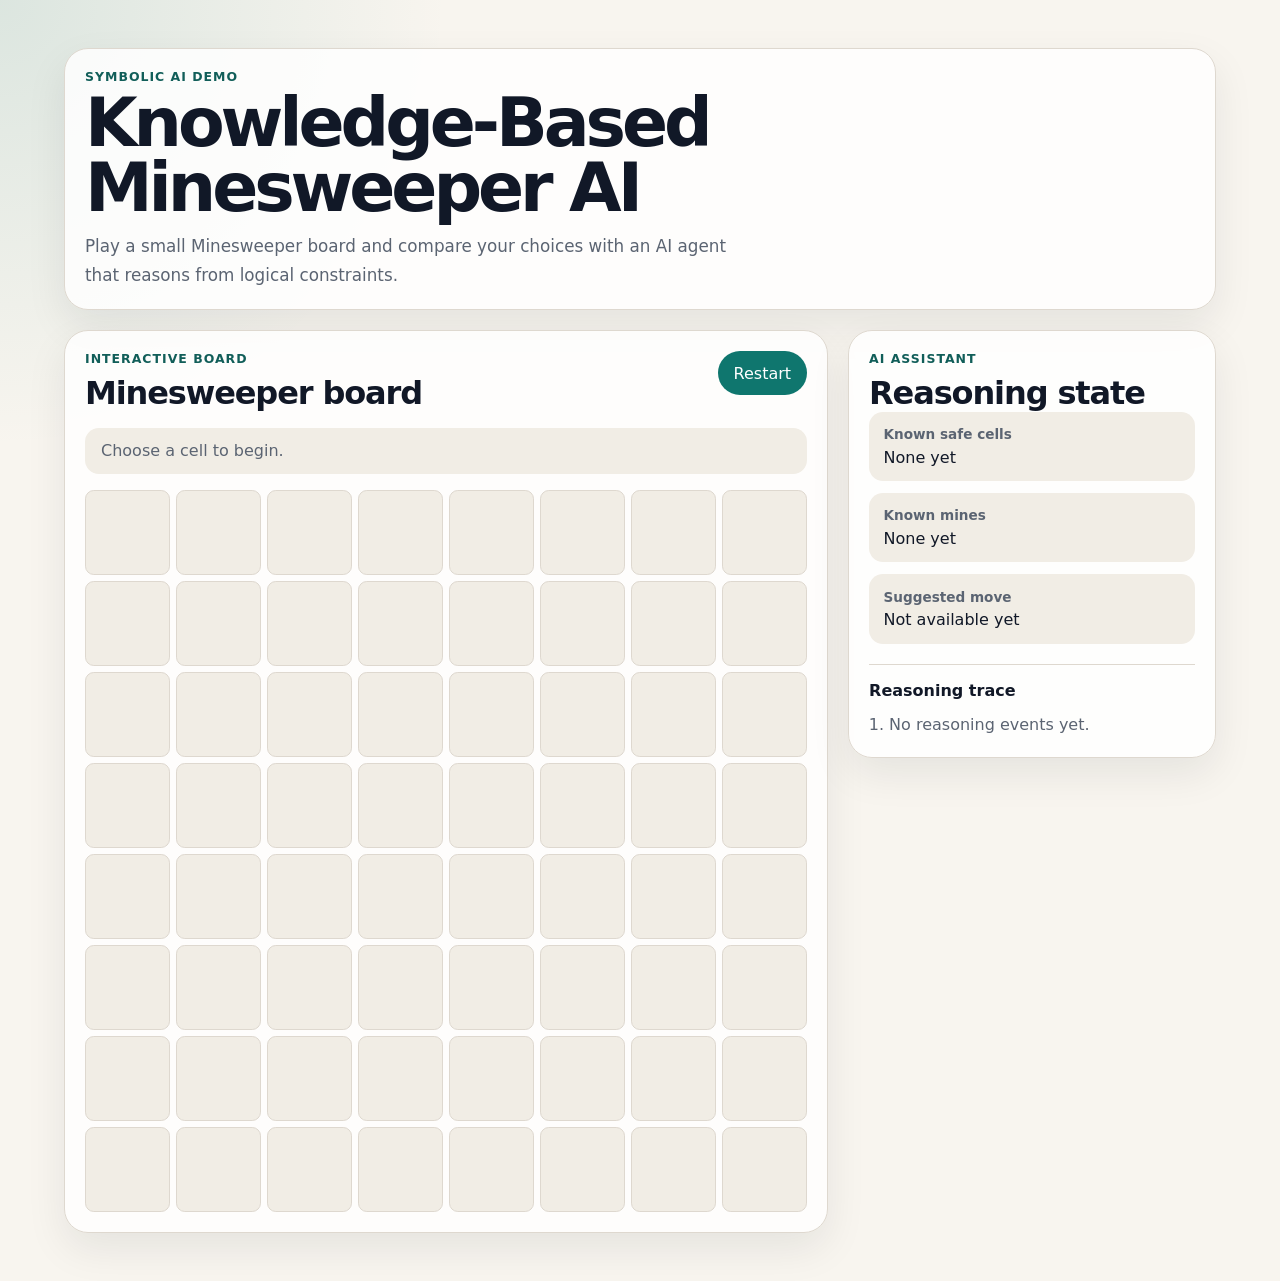
==== ui/web/index.html @ 946d901c "Add static web UI prototype" ====
<!doctype html>
<html lang="en">
  <head>
    <meta charset="utf-8">
    <meta name="viewport" content="width=device-width, initial-scale=1">
    <title>Knowledge-Based Minesweeper AI</title>
    <link rel="stylesheet" href="./styles.css">
  </head>
  <body>
    <main class="app">
      <section class="hero" aria-labelledby="page-title">
        <p class="eyebrow">Symbolic AI demo</p>
        <h1 id="page-title">Knowledge-Based Minesweeper AI</h1>
        <p class="hero__lead">
          Play a small Minesweeper board and compare your choices with an AI
          agent that reasons from logical constraints.
        </p>
      </section>

      <section class="game" aria-labelledby="game-title">
        <div class="game__header">
          <div>
            <p class="eyebrow">Interactive board</p>
            <h2 id="game-title">Minesweeper board</h2>
          </div>

          <button class="button" type="button" id="restart-button">
            Restart
          </button>
        </div>

        <p class="status" id="status">Choose a cell to begin.</p>

        <div class="board" id="board" aria-label="Minesweeper board"></div>
      </section>

      <aside class="panel" aria-labelledby="ai-title">
        <p class="eyebrow">AI assistant</p>
        <h2 id="ai-title">Reasoning state</h2>

        <dl class="facts">
          <div class="fact">
            <dt>Known safe cells</dt>
            <dd id="known-safes">None yet</dd>
          </div>

          <div class="fact">
            <dt>Known mines</dt>
            <dd id="known-mines">None yet</dd>
          </div>

          <div class="fact">
            <dt>Suggested move</dt>
            <dd id="suggested-move">Not available yet</dd>
          </div>
        </dl>

        <div class="trace">
          <h3>Reasoning trace</h3>
          <ol id="trace-list">
            <li>No reasoning events yet.</li>
          </ol>
        </div>
      </aside>
    </main>

    <script src="./app.js"></script>
  </body>
</html>
---- ui/web/styles.css ----
:root {
  color-scheme: light;
  --color-bg: #f8f5ef;
  --color-surface: #ffffff;
  --color-surface-muted: #f1ede5;
  --color-text: #111827;
  --color-muted: #5b6472;
  --color-border: #ded8cf;
  --color-accent: #0f766e;
  --color-accent-dark: #115e59;
  --color-danger: #b91c1c;
  --shadow-soft: 0 1rem 2.5rem rgb(17 24 39 / 0.08);
  --radius-lg: 1.5rem;
  --radius-md: 0.875rem;
}

* {
  box-sizing: border-box;
}

body {
  margin: 0;
  font-family:
    Inter, ui-sans-serif, system-ui, -apple-system, BlinkMacSystemFont, "Segoe UI",
    sans-serif;
  color: var(--color-text);
  background:
    radial-gradient(circle at top left, rgb(15 118 110 / 0.12), transparent 28rem),
    var(--color-bg);
}

button {
  font: inherit;
}

.app {
  display: grid;
  gap: 1.25rem;
  width: min(72rem, calc(100% - 2rem));
  margin: 0 auto;
  padding: 2rem 0;
}

.hero,
.game,
.panel {
  padding: 1.25rem;
  background: rgb(255 255 255 / 0.84);
  border: 1px solid var(--color-border);
  border-radius: var(--radius-lg);
  box-shadow: var(--shadow-soft);
}

.eyebrow {
  margin: 0 0 0.45rem;
  color: var(--color-accent-dark);
  font-size: 0.78rem;
  font-weight: 700;
  letter-spacing: 0.08em;
  text-transform: uppercase;
}

h1,
h2,
h3,
p {
  margin-top: 0;
}

h1 {
  max-width: 14ch;
  margin-bottom: 0.75rem;
  font-size: clamp(2.25rem, 9vw, 4.25rem);
  line-height: 0.95;
  letter-spacing: -0.06em;
}

h2 {
  margin-bottom: 0;
  font-size: clamp(1.35rem, 4vw, 2rem);
  letter-spacing: -0.035em;
}

h3 {
  margin-bottom: 0.75rem;
  font-size: 1rem;
}

.hero__lead {
  max-width: 42rem;
  margin-bottom: 0;
  color: var(--color-muted);
  font-size: 1.05rem;
  line-height: 1.7;
}

.game__header {
  display: flex;
  gap: 1rem;
  align-items: start;
  justify-content: space-between;
  margin-bottom: 1rem;
}

.button {
  min-height: 2.75rem;
  padding: 0.65rem 1rem;
  color: #ffffff;
  background: var(--color-accent);
  border: 0;
  border-radius: 999px;
  cursor: pointer;
}

.button:hover {
  background: var(--color-accent-dark);
}

.button:focus-visible,
.cell:focus-visible {
  outline: 3px solid rgb(15 118 110 / 0.35);
  outline-offset: 3px;
}

.status {
  padding: 0.85rem 1rem;
  margin-bottom: 1rem;
  color: var(--color-muted);
  background: var(--color-surface-muted);
  border-radius: var(--radius-md);
}

.board {
  display: grid;
  grid-template-columns: repeat(8, minmax(2rem, 1fr));
  gap: 0.35rem;
}

.cell {
  aspect-ratio: 1;
  min-width: 0;
  color: var(--color-text);
  font-weight: 750;
  background: var(--color-surface-muted);
  border: 1px solid var(--color-border);
  border-radius: 0.55rem;
  cursor: pointer;
}

.cell:hover {
  border-color: var(--color-accent);
}

.cell[data-state="revealed"] {
  background: var(--color-surface);
  cursor: default;
}

.cell[data-state="mine"] {
  color: #ffffff;
  background: var(--color-danger);
}

.facts {
  display: grid;
  gap: 0.75rem;
  margin: 0 0 1.25rem;
}

.fact {
  padding: 0.9rem;
  background: var(--color-surface-muted);
  border-radius: var(--radius-md);
}

dt {
  margin-bottom: 0.35rem;
  color: var(--color-muted);
  font-size: 0.85rem;
  font-weight: 700;
}

dd {
  margin: 0;
}

.trace {
  padding-top: 1rem;
  border-top: 1px solid var(--color-border);
}

.trace ol {
  padding-left: 1.25rem;
  margin: 0;
  color: var(--color-muted);
  line-height: 1.6;
}

@media (min-width: 52rem) {
  .app {
    grid-template-columns: minmax(0, 1.35fr) minmax(18rem, 0.65fr);
    align-items: start;
    padding: 3rem 0;
  }

  .hero {
    grid-column: 1 / -1;
  }

  .panel {
    position: sticky;
    top: 1rem;
  }
}
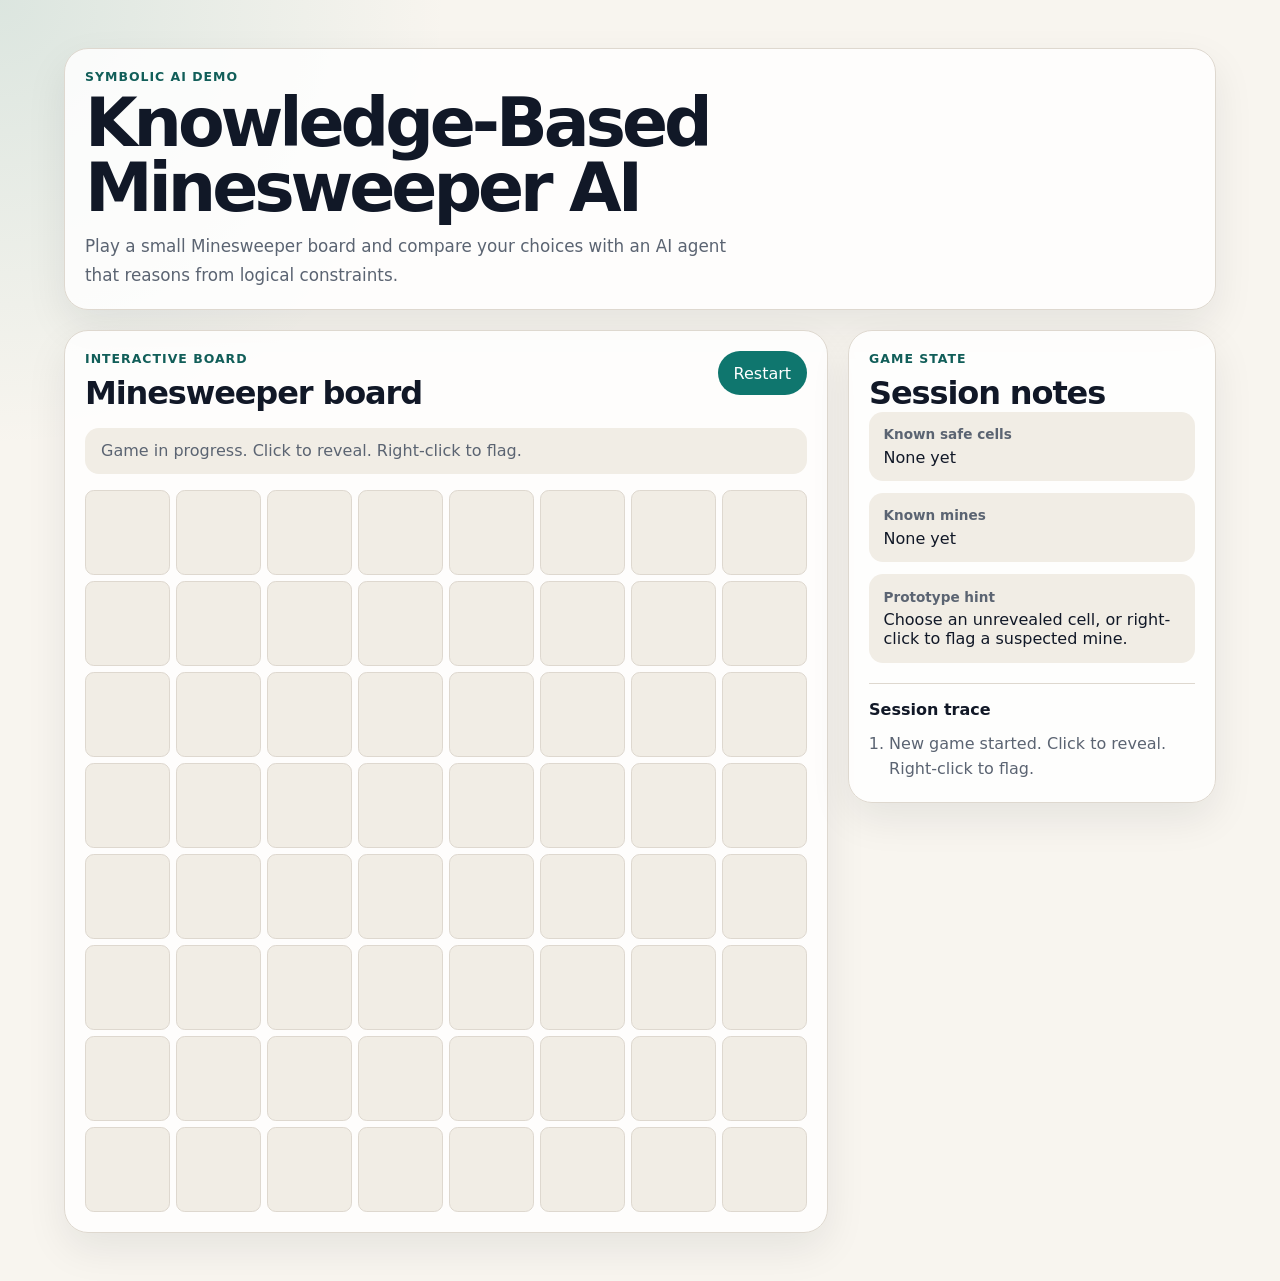
==== commit 3fad22f4: "Clarify web UI prototype wording" ====
--- a/ui/web/index.html
+++ b/ui/web/index.html
@@ -34,9 +34,9 @@
         <div class="board" id="board" aria-label="Minesweeper board"></div>
       </section>
 
-      <aside class="panel" aria-labelledby="ai-title">
-        <p class="eyebrow">AI assistant</p>
-        <h2 id="ai-title">Reasoning state</h2>
+      <aside class="panel" aria-labelledby="state-title">
+        <p class="eyebrow">Game state</p>
+        <h2 id="state-title">Session notes</h2>
 
         <dl class="facts">
           <div class="fact">
@@ -50,13 +50,13 @@
           </div>
 
           <div class="fact">
-            <dt>Suggested move</dt>
+            <dt>Prototype hint</dt>
             <dd id="suggested-move">Not available yet</dd>
           </div>
         </dl>
 
         <div class="trace">
-          <h3>Reasoning trace</h3>
+          <h3>Session trace</h3>
           <ol id="trace-list">
             <li>No reasoning events yet.</li>
           </ol>
--- a/ui/web/styles.css
+++ b/ui/web/styles.css
@@ -211,4 +211,9 @@
     position: sticky;
     top: 1rem;
   }
-}+}
+.cell[data-state="flagged"] {
+  color: var(--color-accent-dark);
+  background: rgb(15 118 110 / 0.12);
+  border-color: var(--color-accent);
+}
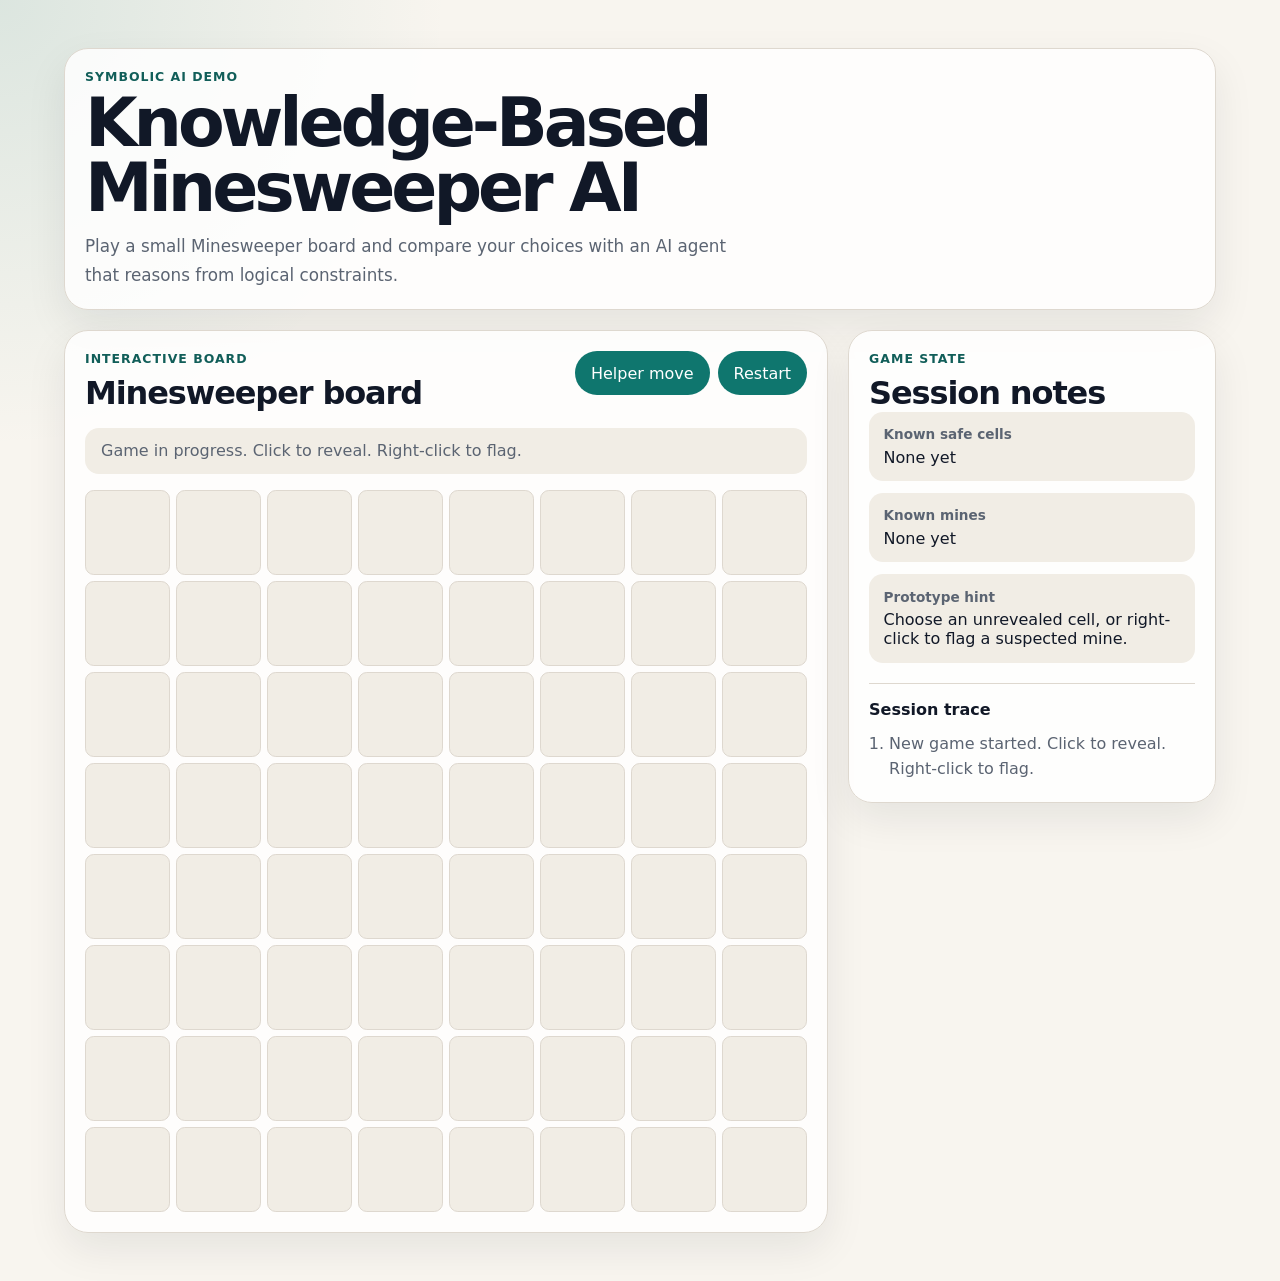
==== commit 3bb64137: "Add web UI helper move control" ====
--- a/ui/web/index.html
+++ b/ui/web/index.html
@@ -24,9 +24,15 @@
             <h2 id="game-title">Minesweeper board</h2>
           </div>
 
-          <button class="button" type="button" id="restart-button">
-            Restart
-          </button>
+          <div class="game__actions">
+            <button class="button" type="button" id="helper-button">
+              Helper move
+            </button>
+
+            <button class="button" type="button" id="restart-button">
+              Restart
+            </button>
+          </div>
         </div>
 
         <p class="status" id="status">Choose a cell to begin.</p>
--- a/ui/web/styles.css
+++ b/ui/web/styles.css
@@ -217,3 +217,10 @@
   background: rgb(15 118 110 / 0.12);
   border-color: var(--color-accent);
 }
+
+.game__actions {
+  display: flex;
+  flex-wrap: wrap;
+  gap: 0.5rem;
+  justify-content: flex-end;
+}
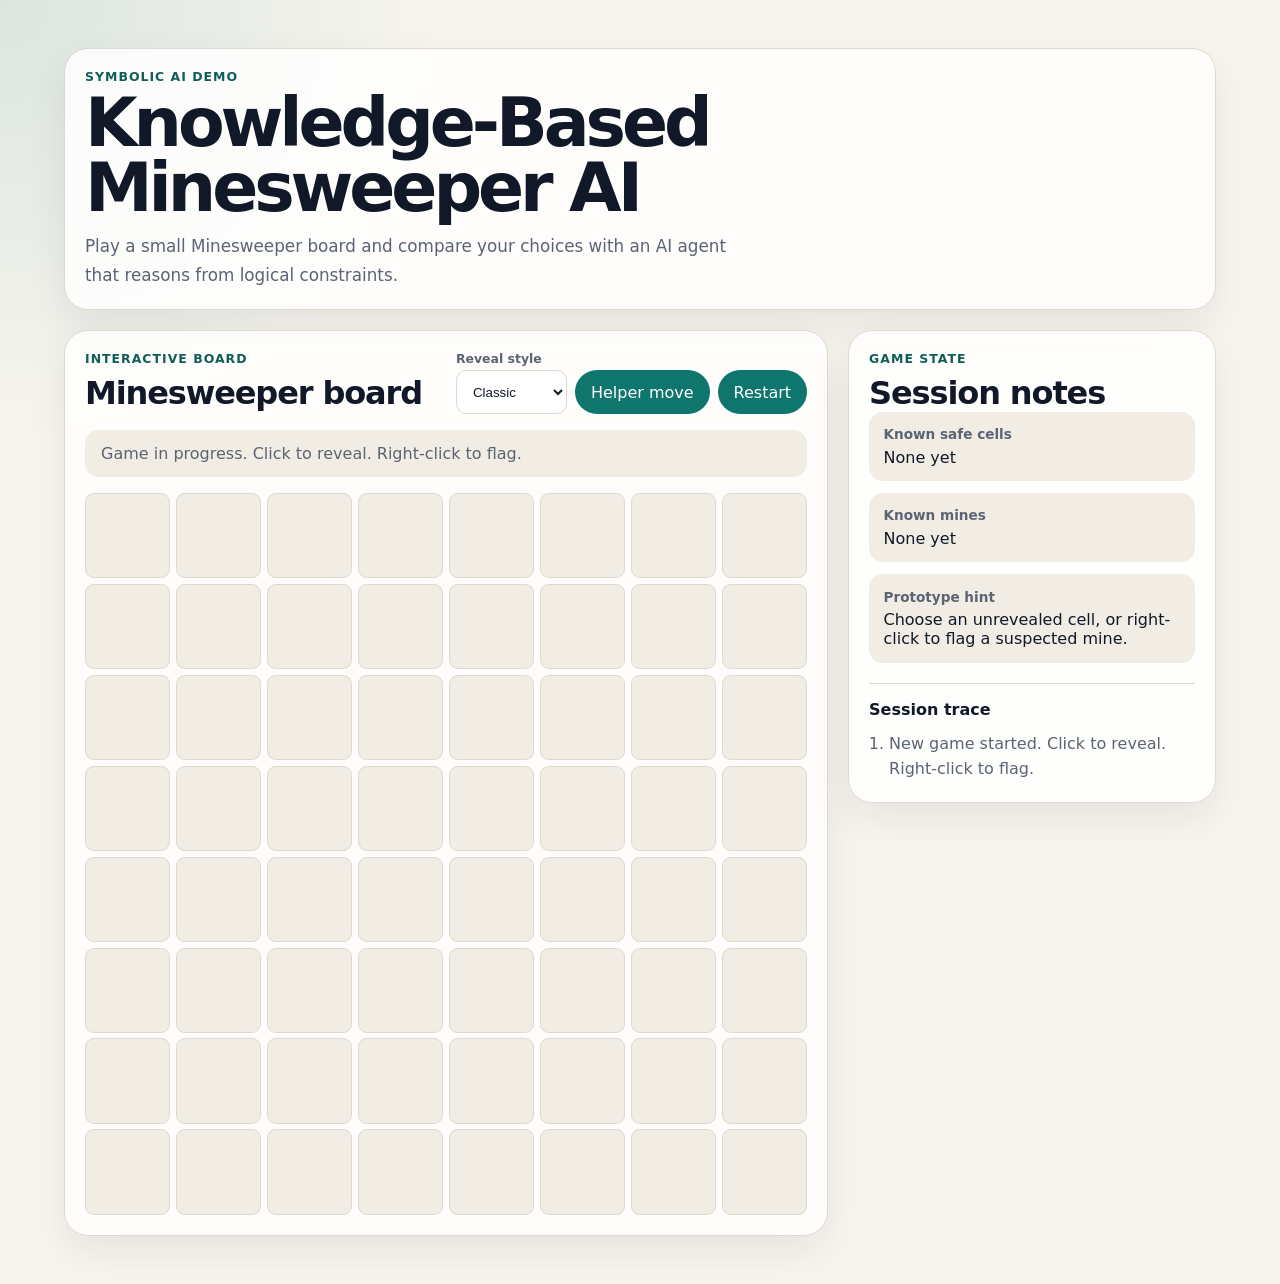
==== commit 048d8388: "Add web UI reveal style setting" ====
--- a/ui/web/index.html
+++ b/ui/web/index.html
@@ -25,6 +25,14 @@
           </div>
 
           <div class="game__actions">
+            <label class="reveal-style" for="reveal-style">
+              <span>Reveal style</span>
+              <select id="reveal-style">
+                <option value="classic" selected>Classic</option>
+                <option value="tactical">Tactical</option>
+              </select>
+            </label>
+
             <button class="button" type="button" id="helper-button">
               Helper move
             </button>
@@ -72,4 +80,4 @@
 
     <script src="./app.js"></script>
   </body>
-</html>+</html>
--- a/ui/web/styles.css
+++ b/ui/web/styles.css
@@ -117,6 +117,7 @@
 }
 
 .button:focus-visible,
+.reveal-style select:focus-visible,
 .cell:focus-visible {
   outline: 3px solid rgb(15 118 110 / 0.35);
   outline-offset: 3px;
@@ -222,5 +223,24 @@
   display: flex;
   flex-wrap: wrap;
   gap: 0.5rem;
+  align-items: end;
   justify-content: flex-end;
 }
+
+.reveal-style {
+  display: grid;
+  gap: 0.25rem;
+  color: var(--color-muted);
+  font-size: 0.78rem;
+  font-weight: 700;
+}
+
+.reveal-style select {
+  min-height: 2.75rem;
+  padding: 0.65rem 2rem 0.65rem 0.75rem;
+  color: var(--color-text);
+  background: var(--color-surface);
+  border: 1px solid var(--color-border);
+  border-radius: 0.65rem;
+  cursor: pointer;
+}
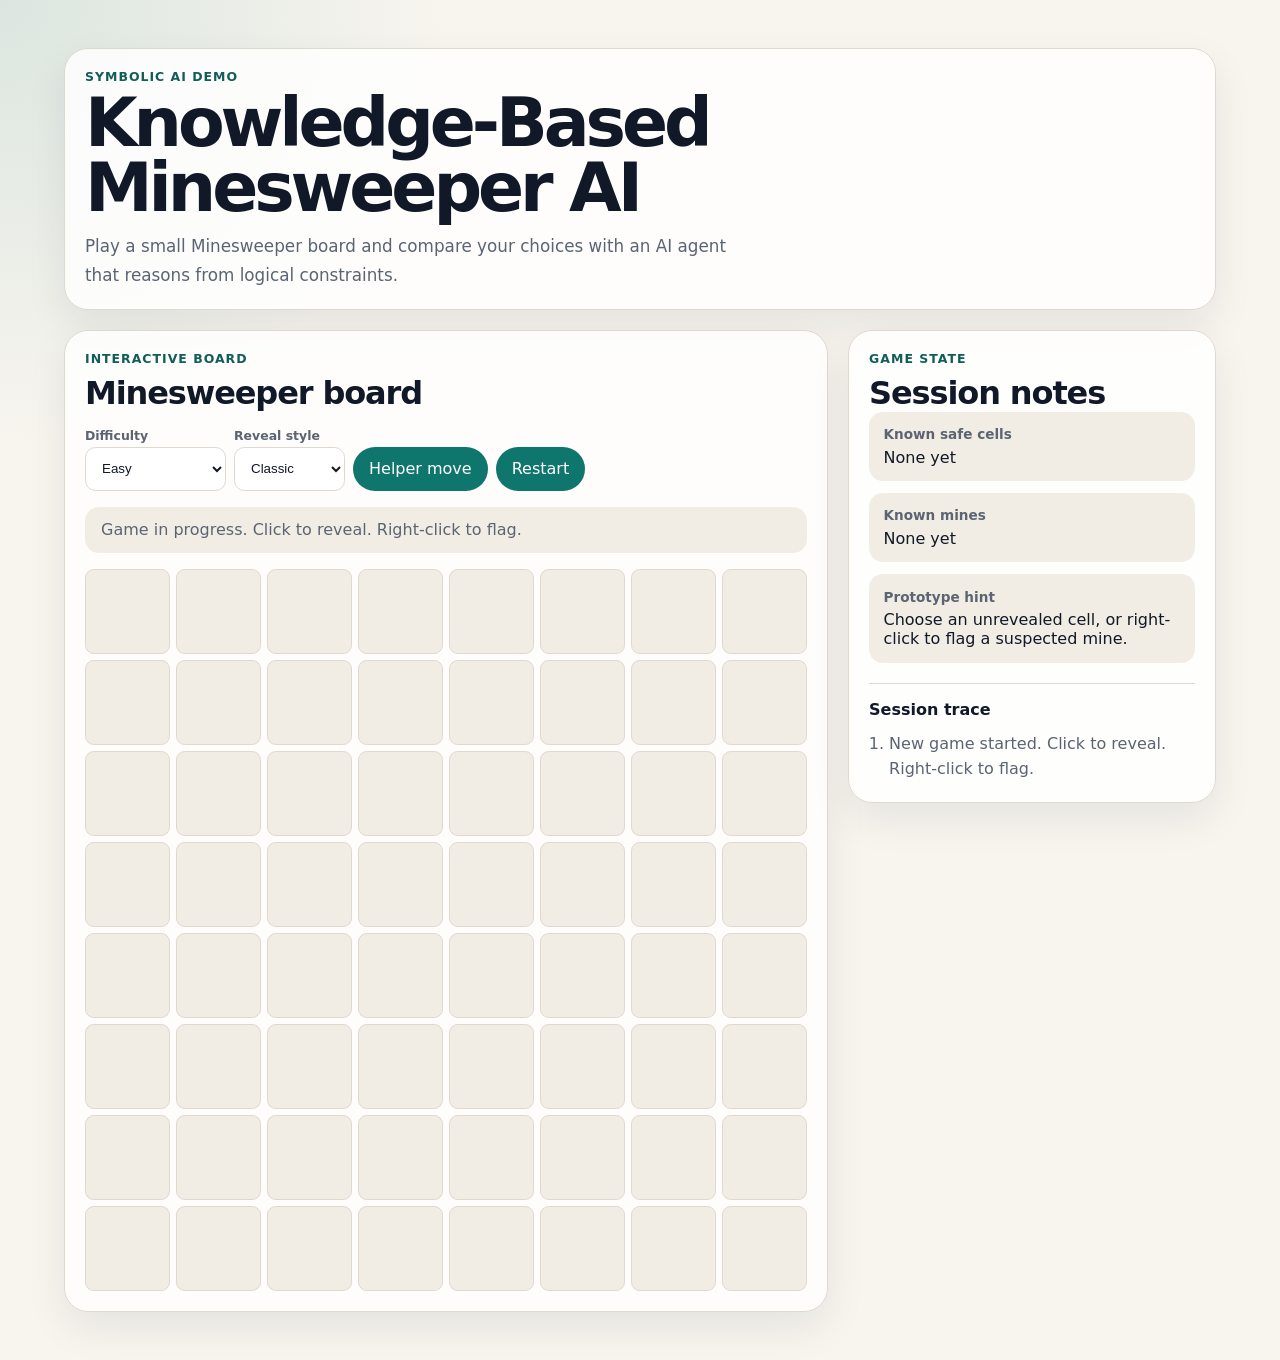
==== commit 498055e6: "Add web UI difficulty levels" ====
--- a/ui/web/index.html
+++ b/ui/web/index.html
@@ -25,7 +25,16 @@
           </div>
 
           <div class="game__actions">
-            <label class="reveal-style" for="reveal-style">
+            <label class="game-setting" for="difficulty">
+              <span>Difficulty</span>
+              <select id="difficulty">
+                <option value="easy" selected>Easy</option>
+                <option value="intermediate">Intermediate</option>
+                <option value="hard">Hard</option>
+              </select>
+            </label>
+
+            <label class="game-setting" for="reveal-style">
               <span>Reveal style</span>
               <select id="reveal-style">
                 <option value="classic" selected>Classic</option>
--- a/ui/web/styles.css
+++ b/ui/web/styles.css
@@ -96,6 +96,7 @@
 
 .game__header {
   display: flex;
+  flex-wrap: wrap;
   gap: 1rem;
   align-items: start;
   justify-content: space-between;
@@ -117,7 +118,7 @@
 }
 
 .button:focus-visible,
-.reveal-style select:focus-visible,
+.game-setting select:focus-visible,
 .cell:focus-visible {
   outline: 3px solid rgb(15 118 110 / 0.35);
   outline-offset: 3px;
@@ -133,8 +134,9 @@
 
 .board {
   display: grid;
-  grid-template-columns: repeat(8, minmax(2rem, 1fr));
+  grid-template-columns: repeat(var(--board-width), minmax(2rem, 1fr));
   gap: 0.35rem;
+  overflow-x: auto;
 }
 
 .cell {
@@ -227,7 +229,7 @@
   justify-content: flex-end;
 }
 
-.reveal-style {
+.game-setting {
   display: grid;
   gap: 0.25rem;
   color: var(--color-muted);
@@ -235,7 +237,7 @@
   font-weight: 700;
 }
 
-.reveal-style select {
+.game-setting select {
   min-height: 2.75rem;
   padding: 0.65rem 2rem 0.65rem 0.75rem;
   color: var(--color-text);
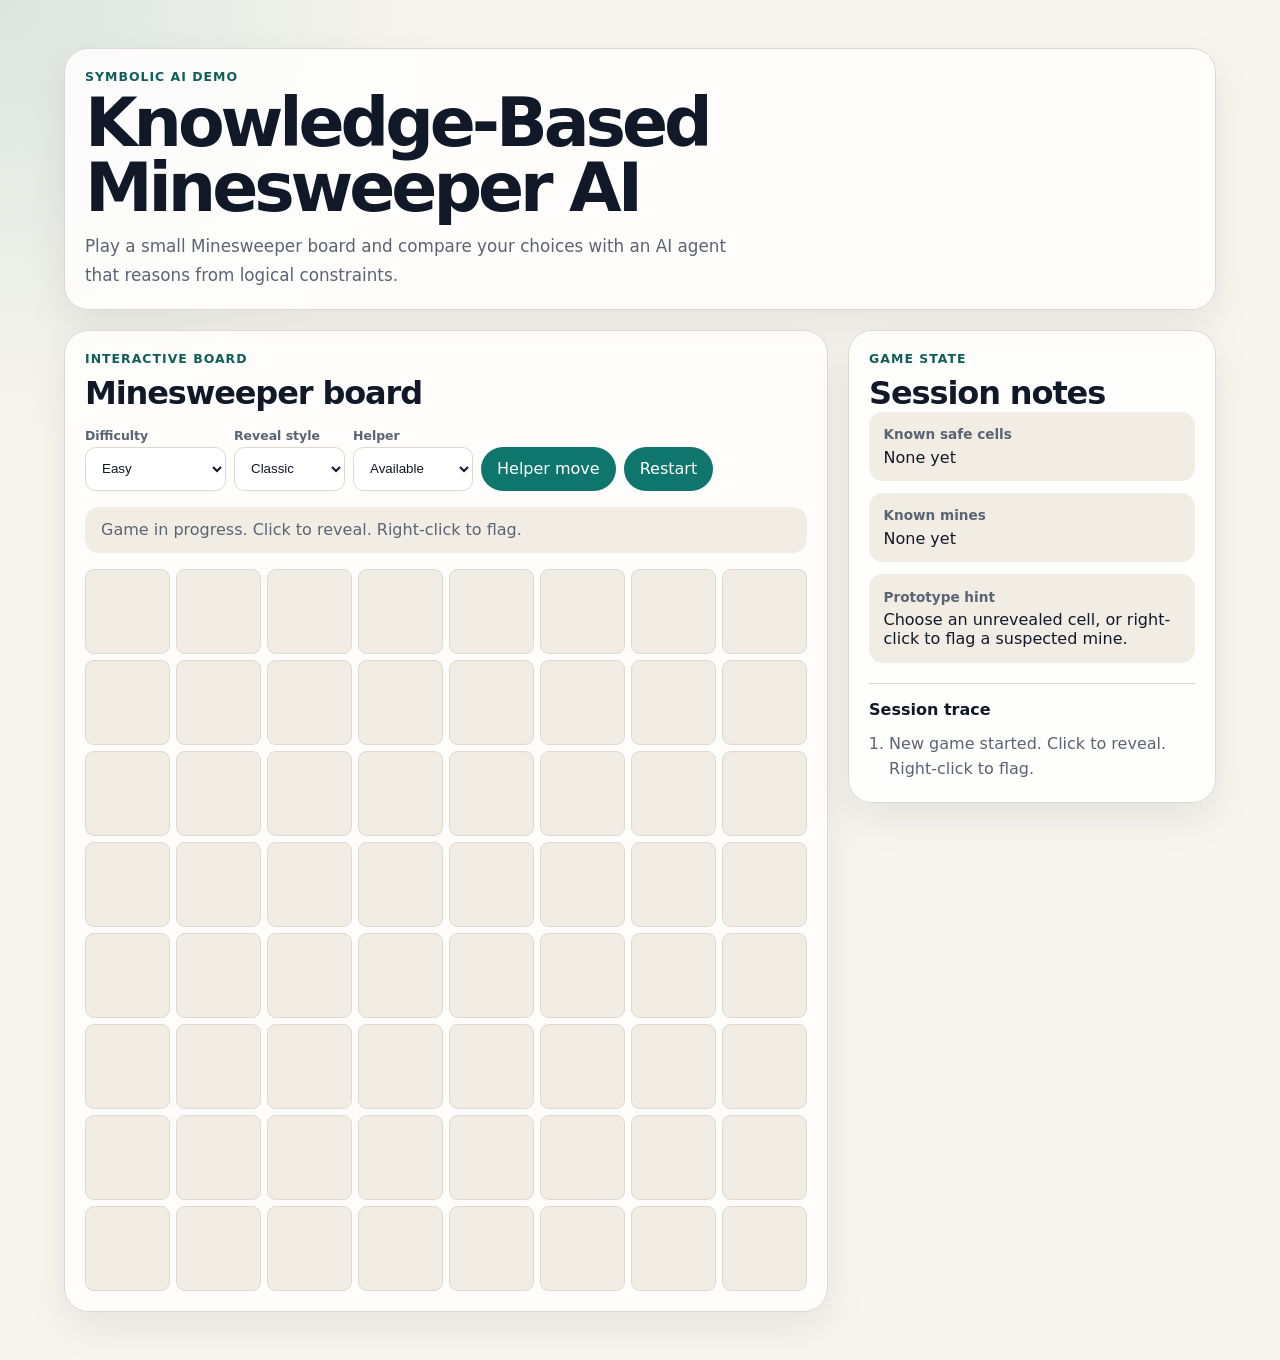
==== commit 6d148b83: "Add web UI helper visibility setting" ====
--- a/ui/web/index.html
+++ b/ui/web/index.html
@@ -39,6 +39,14 @@
               <select id="reveal-style">
                 <option value="classic" selected>Classic</option>
                 <option value="tactical">Tactical</option>
+              </select>
+            </label>
+
+            <label class="game-setting" for="helper-visibility">
+              <span>Helper</span>
+              <select id="helper-visibility">
+                <option value="available" selected>Available</option>
+                <option value="hidden">Hidden</option>
               </select>
             </label>
 
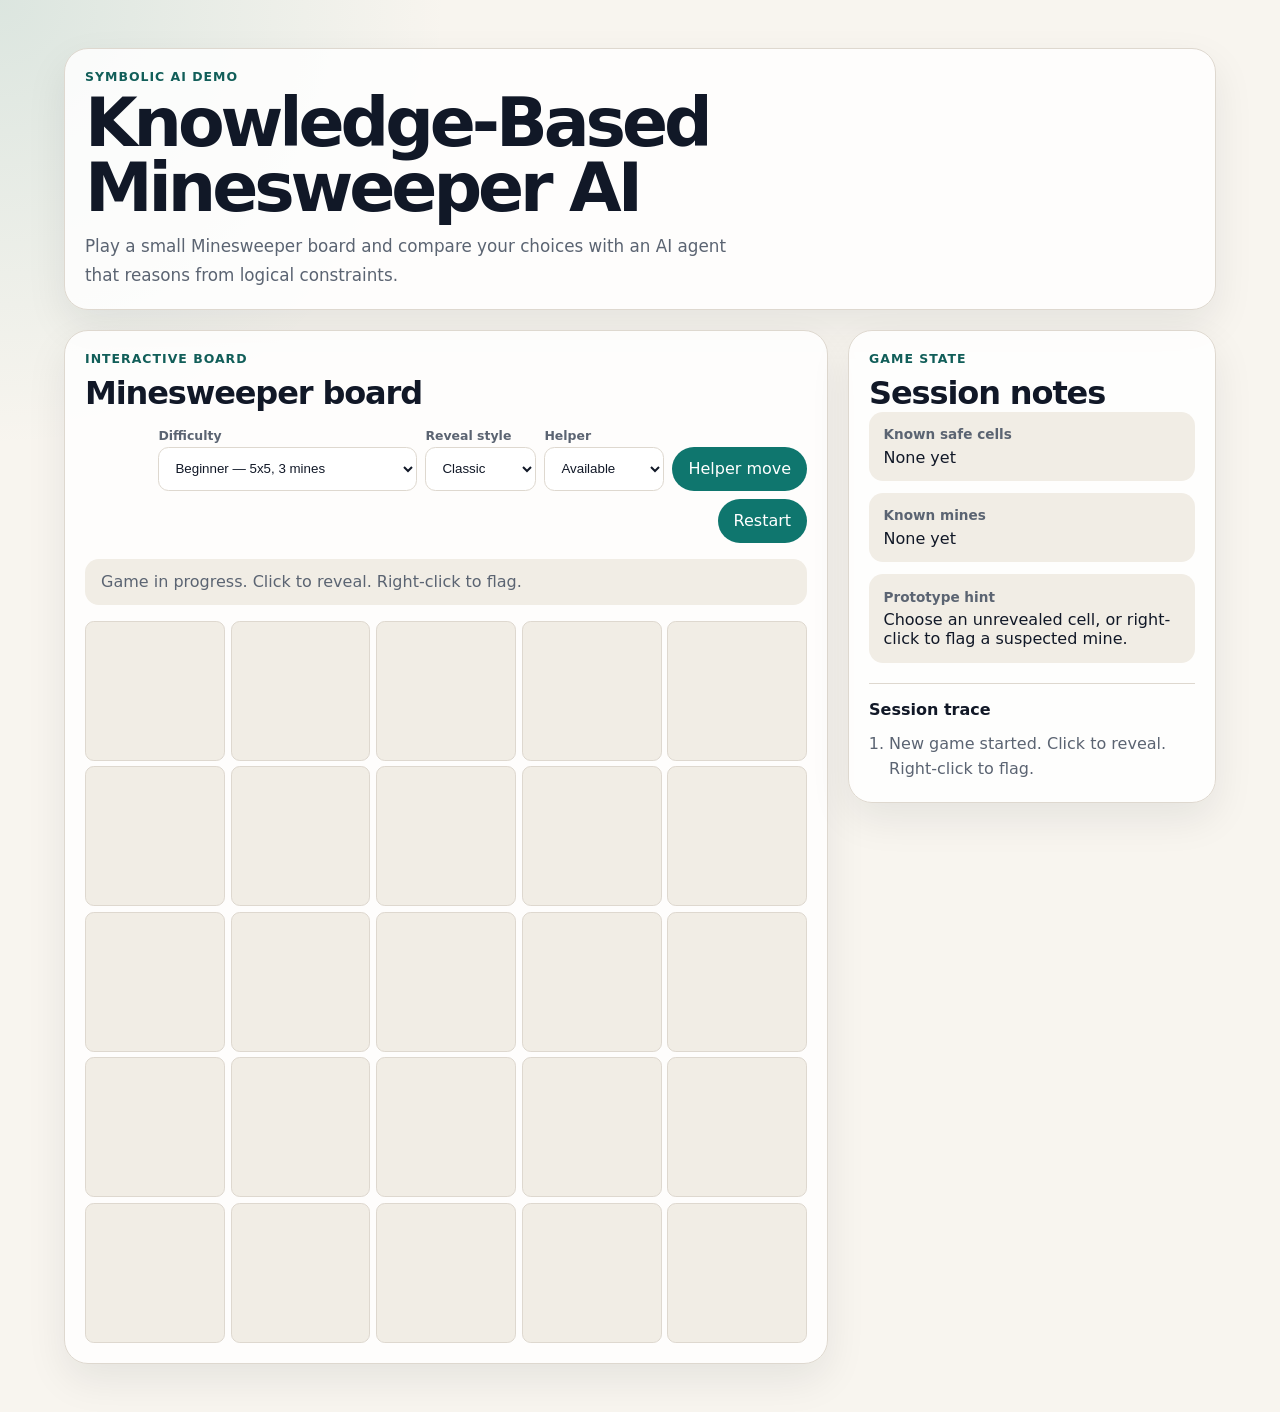
==== commit 2a52ec88: "Add Beginner difficulty" ====
--- a/ui/web/index.html
+++ b/ui/web/index.html
@@ -28,9 +28,10 @@
             <label class="game-setting" for="difficulty">
               <span>Difficulty</span>
               <select id="difficulty">
-                <option value="easy" selected>Easy</option>
-                <option value="intermediate">Intermediate</option>
-                <option value="hard">Hard</option>
+                <option value="beginner" selected>Beginner — 5x5, 3 mines</option>
+                <option value="easy">Easy — 8x8, 8 mines</option>
+                <option value="intermediate">Intermediate — 10x10, 15 mines</option>
+                <option value="hard">Hard — 12x12, 25 mines</option>
               </select>
             </label>
 
